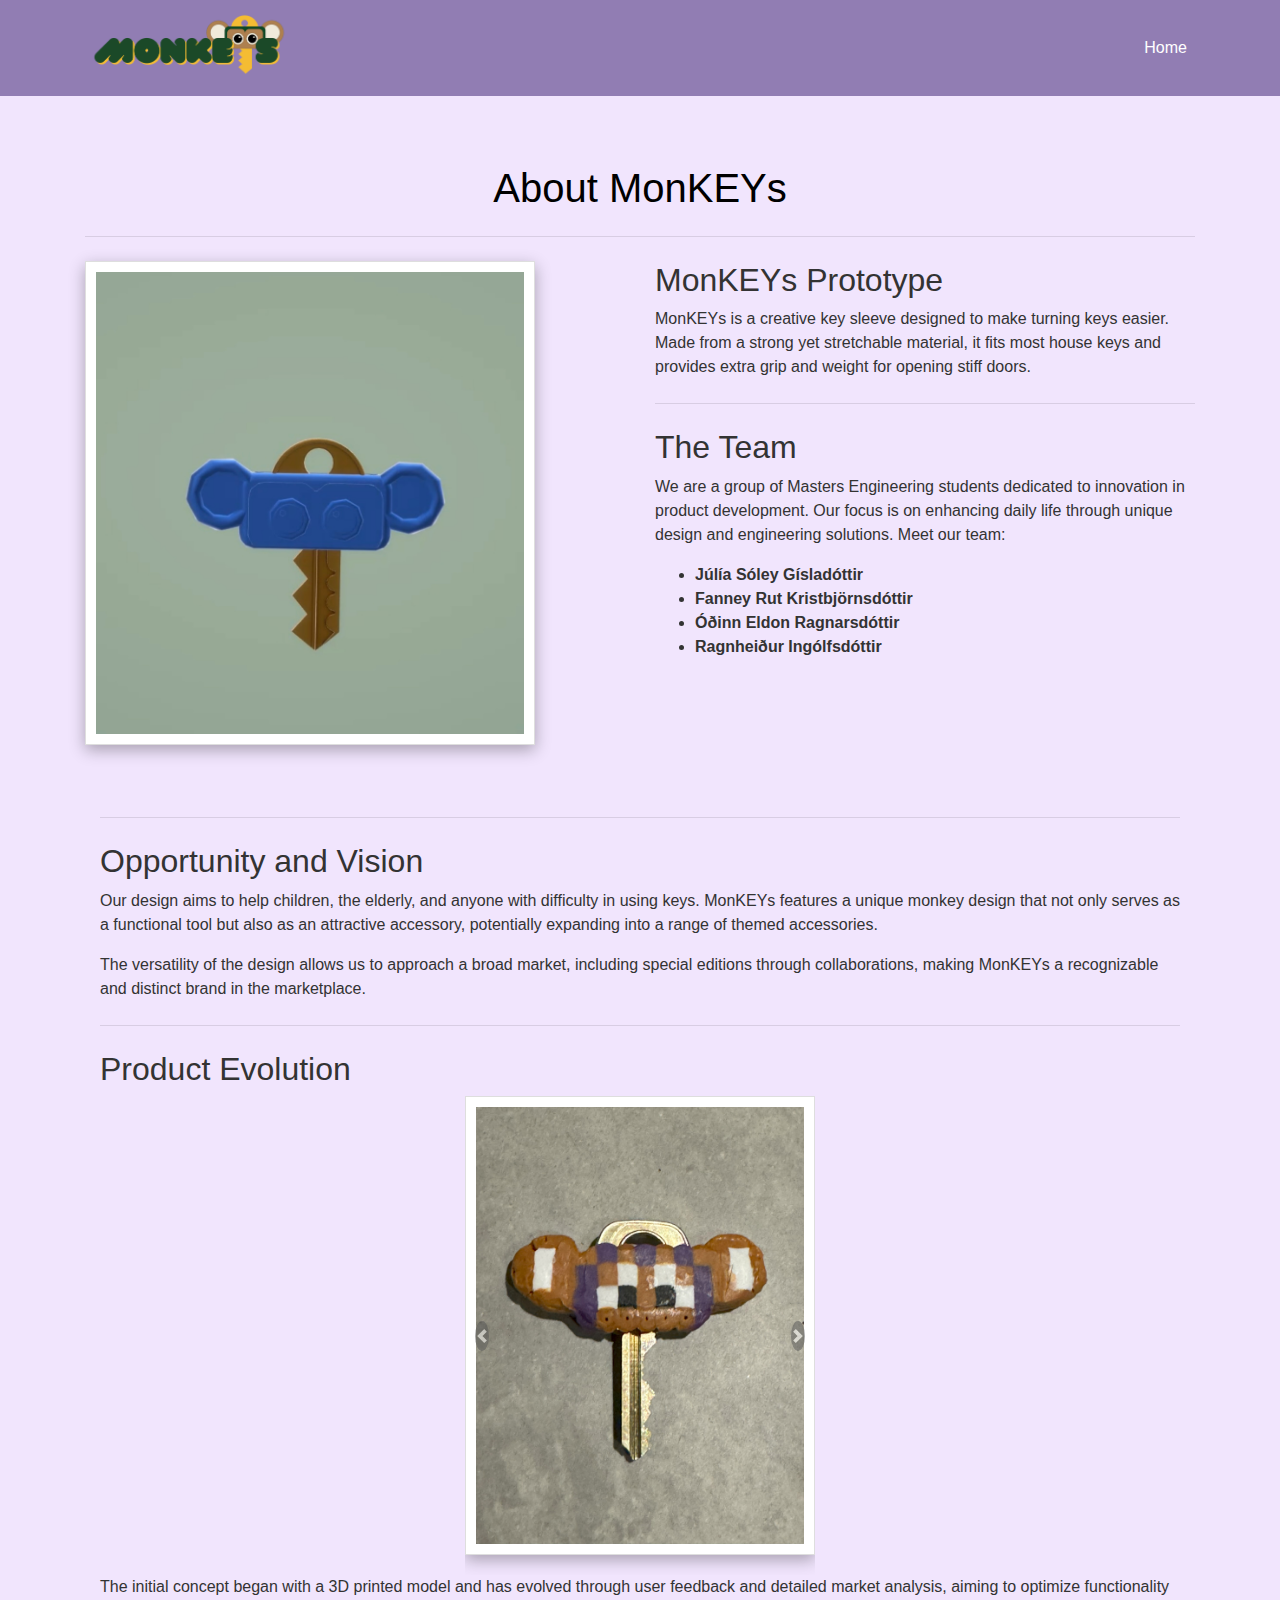
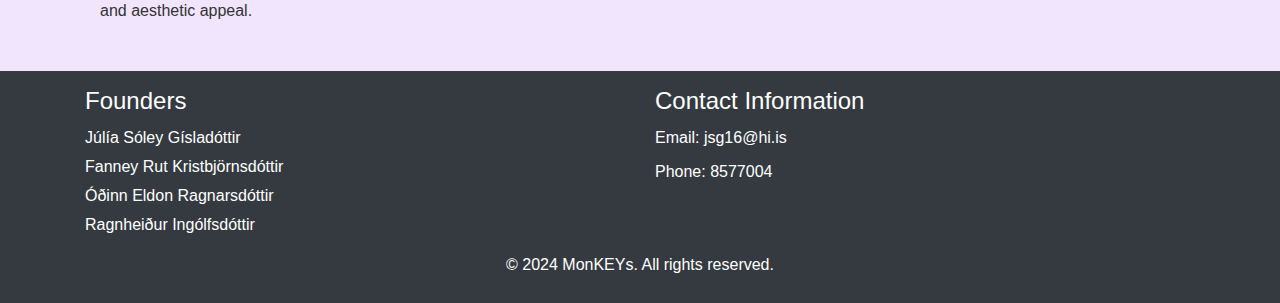
==== about.html @ 93a38134 "Vefsida" ====
<!DOCTYPE html>
<html lang="en">
<head>
  <meta charset="UTF-8">
  <meta name="viewport" content="width=device-width, initial-scale=1.0">
  <title>About MonKEYs</title>
  <link rel="stylesheet" href="https://stackpath.bootstrapcdn.com/bootstrap/4.5.2/css/bootstrap.min.css">
  <link rel="stylesheet" href="css/styles.css">
</head>
<body>
  <header>
    <nav class="navbar navbar-expand-lg navbar-dark custom-navbar-color">

      <div class="container">
        <a class="navbar-brand" href="index.html">
          <img src="assets/images/NEW_LOGO.png" alt="MonKEYs Logo" style="max-height: 70px;">
         
        </a>
        <button class="navbar-toggler" type="button" data-toggle="collapse" data-target="#navbarNav" aria-controls="navbarNav" aria-expanded="false" aria-label="Toggle navigation">
          <span class="navbar-toggler-icon"></span>
        </button>
        <div class="collapse navbar-collapse" id="navbarNav">
          <ul class="navbar-nav ml-auto">
            <li class="nav-item active">
              <a class="nav-link" href="index.html">Home</a>
            </li>

          </ul>
        </div>
      </div>
    </nav>
  </header>

  <main class="container my-5">
    <section>
        <h1 class="mt-4 mb-1 welcome-text">About MonKEYs</h1>
        <hr class="my-4 mb-2"> <!-- Add a horizontal rule -->
    </section>

    <section id="product-intro" class="mb-5">
        <div class="row">
            <div class="col-md-6">
                <img src="assets/images/Blár_monkey.jpg" alt="MonKEYs Prototype" class="img-polaroid img-small img-fluid mb-4">
            </div>
            <div class="col-md-6">
                <h2>MonKEYs Prototype</h2>
                <p>MonKEYs is a creative key sleeve designed to make turning keys easier. Made from a strong yet stretchable material, it fits most house keys and provides extra grip and weight for opening stiff doors.</p>

                <hr class="my-4 mb-2"> <!-- Add a horizontal rule -->
        <h2>The Team</h2>
        <p>We are a group of Masters Engineering students dedicated to innovation in product development. Our focus is on enhancing daily life through unique design and engineering solutions. Meet our team:</p>
        <ul>
            <li><strong>Júlía Sóley Gísladóttir</strong></li>
            <li><strong>Fanney Rut Kristbjörnsdóttir</strong></li>
            <li><strong>Óðinn Eldon Ragnarsdóttir</strong></li>
            <li><strong>Ragnheiður Ingólfsdóttir</strong></li>
        </ul>
    </div>
</div>
    </section>






    <div class="container">
        <hr class="my-4 mb-2"> <!-- Add a horizontal rule -->

        <h2>Opportunity and Vision</h2>
        <p>Our design aims to help children, the elderly, and anyone with difficulty in using keys. MonKEYs features a unique monkey design that not only serves as a functional tool but also as an attractive accessory, potentially expanding into a range of themed accessories.</p>
        <p>The versatility of the design allows us to approach a broad market, including special editions through collaborations, making MonKEYs a recognizable and distinct brand in the marketplace.</p>
        <hr class="my-4 mb-2"> <!-- Add a horizontal rule -->
        <h2>Product Evolution</h2>
        <div id="prototypeCarousel" class="carousel slide" data-ride="carousel">
            <div class="carousel-inner">
        <div class="carousel-item active img-polaroid">
          <img src="assets/images/prototype1.jpg" class="d-block w-100" alt="Prototype 1">
        </div>
        <div class="carousel-item img-polaroid">
          <img src="assets/images/prototype2.jpg" class="d-block w-100" alt="Prototype 2">
        </div>
        <div class="carousel-item img-polaroid">
          <img src="assets/images/prototype3.jpg" class="d-block w-100" alt="Prototype 3">
        </div>
        <div class="carousel-item img-polaroid">
          <img src="assets/images/prototype4.jpg" class="d-block w-100" alt="Prototype 4">
        </div>
        <div class="carousel-item img-polaroid">
          <img src="assets/images/prototype5.jpg" class="d-block w-100" alt="Prototype 5">
        </div>
        <div class="carousel-item img-polaroid">
          <img src="assets/images/prototype6.jpg" class="d-block w-100" alt="Prototype 6">
        </div>
        <div class="carousel-item img-polaroid">
          <img src="assets/images/manyproto.jpg" class="d-block w-100" alt="Many Prototypes">
        </div>
    </div>
    <a class="carousel-control-prev" href="#prototypeCarousel" role="button" data-slide="prev">
        <span class="carousel-control-prev-icon" aria-hidden="true"></span>
        <span class="sr-only">Previous</span>
    </a>
    <a class="carousel-control-next" href="#prototypeCarousel" role="button" data-slide="next">
        <span class="carousel-control-next-icon" aria-hidden="true"></span>
        <span class="sr-only">Next</span>
    </a>
</div>
    
    <p>The initial concept began with a 3D printed model and has evolved through user feedback and detailed market analysis, aiming to optimize functionality and aesthetic appeal.</p>
  </main>

  <footer class="bg-dark text-white py-3">
    <div class="container text-center">
      <div class="row">
        <div class="col-md-6 text-left">
          <h4>Founders</h4>
          <ul>
            <li>Júlía Sóley Gísladóttir</li>
            <li>Fanney Rut Kristbjörnsdóttir</li>
            <li>Óðinn Eldon Ragnarsdóttir</li>
            <li>Ragnheiður Ingólfsdóttir</li>
          </ul>
        </div>
        <div class="col-md-6 text-left">
          <h4>Contact Information</h4>
          <p>Email: jsg16@hi.is</p>
          <p>Phone: 8577004</p>
        </div>
      </div>
      <p>&copy; 2024 MonKEYs. All rights reserved.</p>
    </div>
  </footer>
  
  <script src="https://code.jquery.com/jquery-3.5.1.slim.min.js"></script>
  <script src="https://cdn.jsdelivr.net/npm/popper.js@1.16.1/dist/umd/popper.min.js"></script>
  <script src="https://stackpath.bootstrapcdn.com/bootstrap/4.5.2/js/bootstrap.min.js"></script>
</body>
</html>
---- css/styles.css ----
.jumbotron {
  background-image: url('../assets/images/Bakgrunnur.png');
  background-size: cover;
  max-height: 800px;
  background-position: center;
  color: white;

  padding: 200px 0; /* Adjust as needed */


}

.welcome-text {
  color: black; /* Ensures good contrast for readability */
  margin-top: 20px; /* Adds spacing above the welcome text */
}

.circular-video {
  border-radius: 50%;
  overflow: hidden;
  max-width: 80%; /* Smaller size for a better fit */
  margin: 0 auto; /* Centers the video */
}

/* Styles for the Process button to make it stand out */
.btn-secondary {
  background-color: #457539; /* Blue - making it visually distinct */
  border: none;

  margin-bottom: 20px;
  margin-top: 10px;
}

/* Hover effect for the Process button */
.btn-secondary:hover {
  background-color: #5c954d;
  color: white;
  margin-bottom: 20px;
  margin-top: 10px;
}



.navbar-dark .navbar-brand {
  font-size: 1.5rem; /* Larger size for brand logo text */
  color: #ffffff;
}

/* Footer styling for better consistency and readability */
footer {
  background: #343a40;
  color: #ffffff;
  padding: 10px 0; /* Padding adjustment */
}

footer p {
  margin-bottom: 0;
}
.img-small {
  max-width: 450px;
  height: auto;
}.custom-navbar-color {
    background-color: #917db3; /* Use your preferred color hex code */
}

.custom-color {
  background-color: #917db3; /* Use your preferred color hex code */
}

.img-frame {
  border: 5px solid #555; /* Change color and size as needed */
  padding: 5px; /* Optional: Adds space between the image and the border */
}

.img-shadow {
  box-shadow: 0 8px 16px 0 rgba(0,0,0,0.2); /* Horizontal offset, vertical offset, blur radius, color */
}

.img-rounded {
  border: 4px solid #555;
  border-radius: 15px; /* Adjust radius to get the desired curve */
}



.img-polaroid {
  padding: 10px;
  background: #fff;
  border: 1px solid #dedede;
  box-shadow: 0 5px 15px rgba(0,0,0,0.3);
  margin-bottom: 20px; /* Space below the image */
}

footer {
  background: #343a40;
  color: #ffffff;
  padding: 20px 0;
}

footer h4 {
  color: #fff;
  font-size: 1.5rem;
  margin-bottom: 10px;
}

footer ul {
  list-style-type: none;
  padding: 0;
}

footer li {
  margin-bottom: 5px;
}

footer p {
  margin-bottom: 10px;
}
/* Carousel customization for centering and max width control */
#prototypeCarousel {
  margin: 0 auto; /* Ensures centering of the carousel */
  max-width: 350px; /* Adjusts max width for better display */
}

.carousel .carousel-inner {
  position: relative;
  width: 100%; /* Ensures full width within the container */
  overflow: hidden;
}

.carousel-item img {
  display: block;
  width: 40%; /* Ensures responsive image scaling */
  height: auto; /* Maintains aspect ratio */
}

/* Adjusting navigation controls for better visibility and positioning */
.carousel-control-prev,
.carousel-control-next {
  width: 4%; /* Sufficient width for clickable area */
}

.carousel-control-prev-icon,
.carousel-control-next-icon {
  background-color: rgba(0,0,0,0.5); /* Semi-transparent black background */
  border-radius: 50%; /* Circular background */
  width: 30px; /* Fixed width for icons */
  height: 30px; /* Fixed height for icons */
}

.carousel-control-prev {
  left: 10px; /* Moves the button slightly to the left */
}

.carousel-control-next {
  right: 10px; /* Moves the button slightly to the right */
}


body {
  background-color: #f1e5fd; /* Lighter background for better contrast */
  color: #333; /* Darker text for better readability */
  font-family: 'Arial', sans-serif;
  padding-top: 0; /* Remove top padding */ /* Clean and modern typography */
}

.navbar-dark .navbar-brand {
  font-size: 1.5rem; /* Enhances brand visibility */
  color: #fff; /* Ensures logo text is clearly visible */
}

.jumbotron {
  background-image: url('../assets/images/Bakgrunnur.png');
  background-size: cover;
  background-position: center;
  color: white;
  padding: 4rem 1rem; /* Enhances spacing for visual appeal */
  margin-bottom: 2rem; /* Adds space between sections */
}

.welcome-text, .carousel-caption {
  text-align: center; /* Centers text for better focus */
  padding-top: 20px; /* Adds space above text */
}

.carousel-item img {
  margin: auto; /* Centers images within the carousel */
  width: 100%; /* Ensures full width for smaller screens */
  max-width: 600px; /* Limits image size for larger screens */
}

.carousel-control-prev-icon, .carousel-control-next-icon {
  background-color: #555; /* More visible against varied backgrounds */
  border-radius: 50%; /* Circular for a smoother look */
}

.btn-secondary {
  background-color: #457539; /* Unique green color for brand identity */
  color: white; /* Ensures text is readable */
}

.btn-secondary:hover {
  background-color: #366830; /* Darker on hover for interactive feel */
}

footer {
  background: #343a40; /* Dark footer for contrast */
  color: #ffffff; /* White text for readability */
  padding: 20px 0; /* Adequate padding for content separation */
}

footer a {
  color: #ddd; /* Lighter for visibility, changes on hover */
}

footer a:hover {
  color: #fff; /* Brighter on hover for interactivity */
}

/* Responsive design adjustments */
@media (max-width: 768px) {
  .navbar-collapse {
    background-color: #343a40; /* Provides background for collapsed nav */
  }

  .img-small, .carousel-item img {
    width: 100%; /* Full width on smaller screens */
  }
}


.team-members {
  display: flex;
  justify-content: space-around;
  flex-wrap: wrap;
}

.team-member {
  text-align: center;
  margin: 20px;
}

.team-member img {
  width: 120px; /* Adjust size as needed */
  height: 120px;
  margin-bottom: 10px;
}

#vision ul {
  list-style-type: disc;
  margin-left: 20px;
}
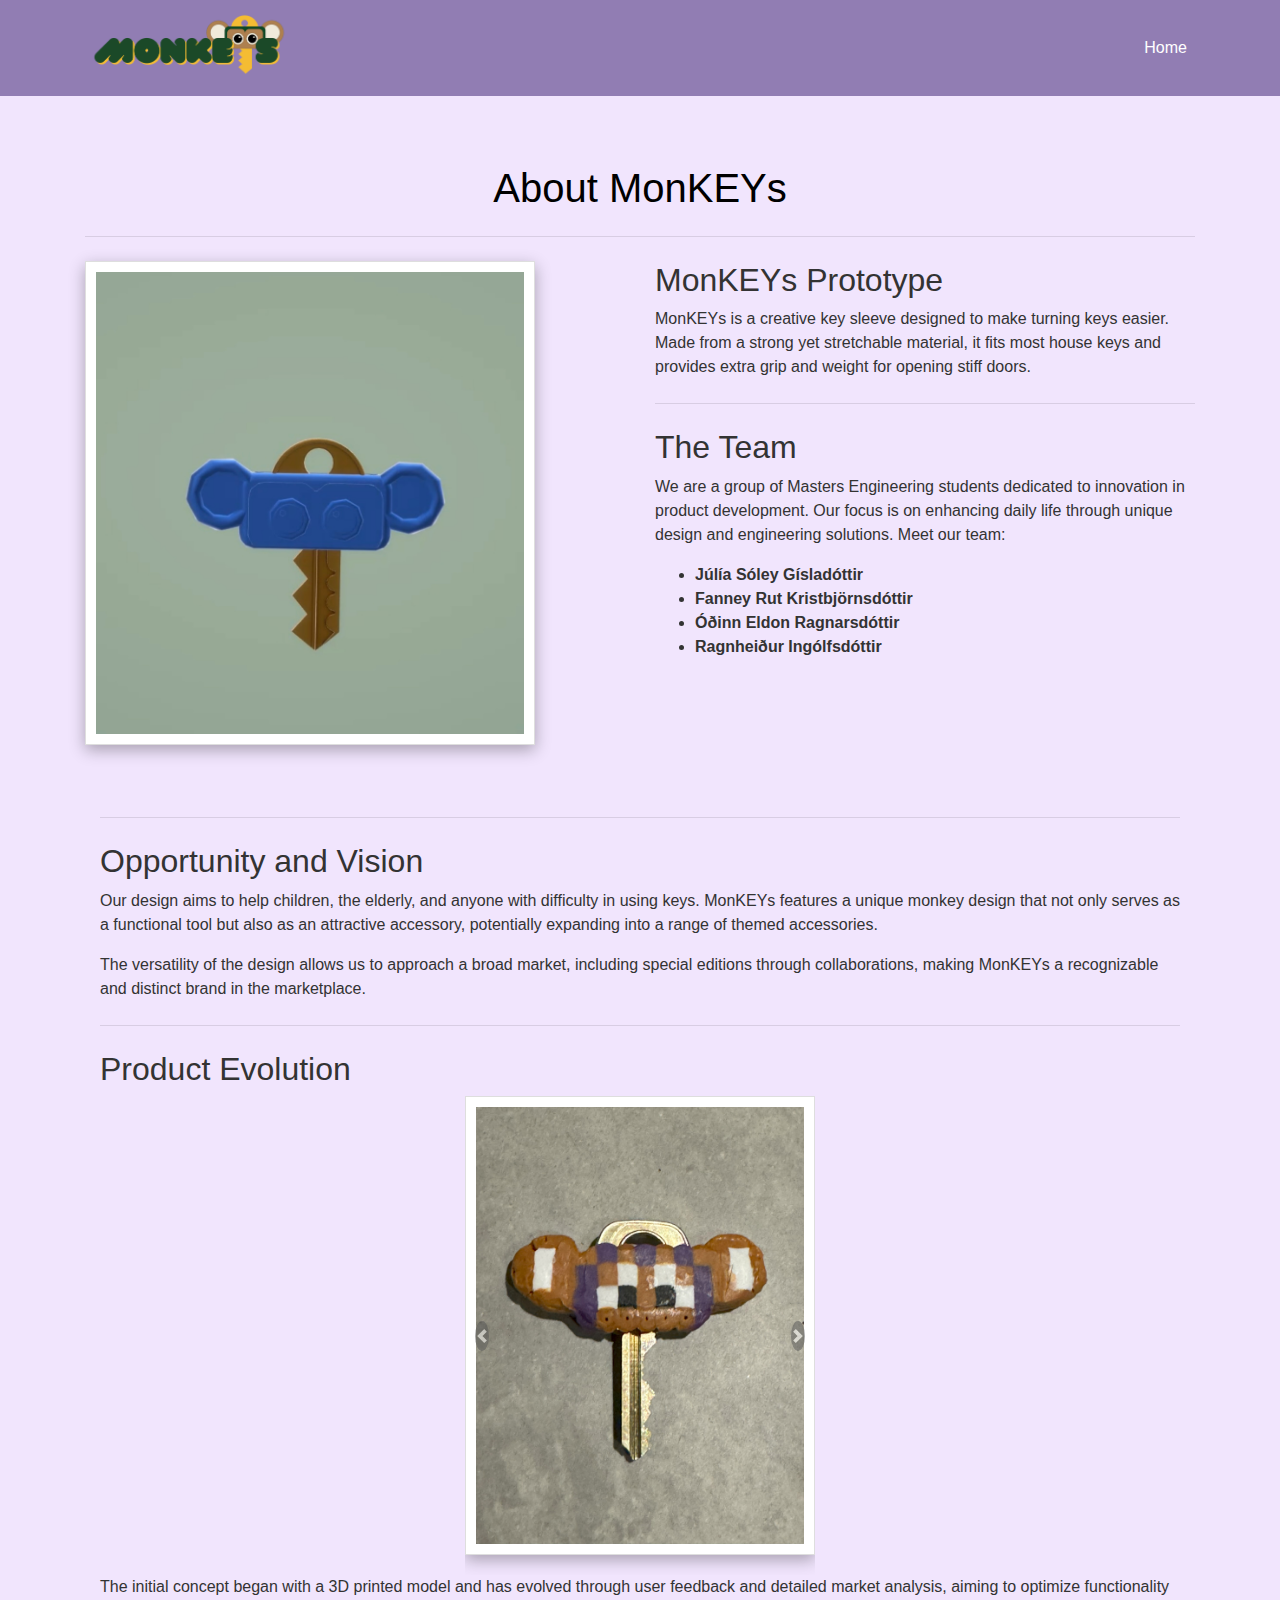
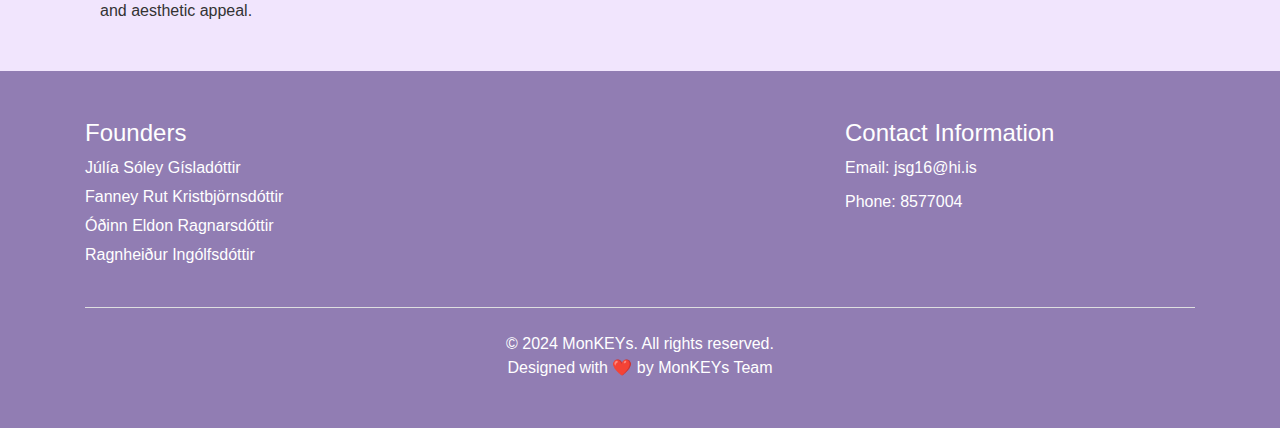
==== commit ca2e9c80: "laga footer" ====
--- a/about.html
+++ b/about.html
@@ -109,27 +109,34 @@
     <p>The initial concept began with a 3D printed model and has evolved through user feedback and detailed market analysis, aiming to optimize functionality and aesthetic appeal.</p>
   </main>
 
-  <footer class="bg-dark text-white py-3">
-    <div class="container text-center">
-      <div class="row">
-        <div class="col-md-6 text-left">
-          <h4>Founders</h4>
-          <ul>
-            <li>Júlía Sóley Gísladóttir</li>
-            <li>Fanney Rut Kristbjörnsdóttir</li>
-            <li>Óðinn Eldon Ragnarsdóttir</li>
-            <li>Ragnheiður Ingólfsdóttir</li>
-          </ul>
+
+  <footer class="custom-color text-white py-5">
+    <div class="container">
+        <div class="row">
+            <div class="col-md-8">
+                <h4 class="mb-2">Founders</h4> <!-- Adjust the margin-bottom -->
+                <ul class="list-unstyled">
+                    <li>Júlía Sóley Gísladóttir</li>
+                    <li>Fanney Rut Kristbjörnsdóttir</li>
+                    <li>Óðinn Eldon Ragnarsdóttir</li>
+                    <li>Ragnheiður Ingólfsdóttir</li>
+                </ul>
+            </div>
+            <div class="col-md-4">
+                <h4 class="mb-2">Contact Information</h4> <!-- Adjust the margin-bottom -->
+                <p>Email: jsg16@hi.is</p>
+                <p>Phone: 8577004</p>
+            </div>
         </div>
-        <div class="col-md-6 text-left">
-          <h4>Contact Information</h4>
-          <p>Email: jsg16@hi.is</p>
-          <p>Phone: 8577004</p>
+        <hr class="my-4 bg-light">
+        <div class="row mt-3">
+            <div class="col text-center">
+                <p class="mb-0">&copy; 2024 MonKEYs. All rights reserved.</p>
+                <p class="mb-0">Designed with ❤️ by MonKEYs Team</p>
+            </div>
         </div>
-      </div>
-      <p>&copy; 2024 MonKEYs. All rights reserved.</p>
     </div>
-  </footer>
+</footer>
   
   <script src="https://code.jquery.com/jquery-3.5.1.slim.min.js"></script>
   <script src="https://cdn.jsdelivr.net/npm/popper.js@1.16.1/dist/umd/popper.min.js"></script>
